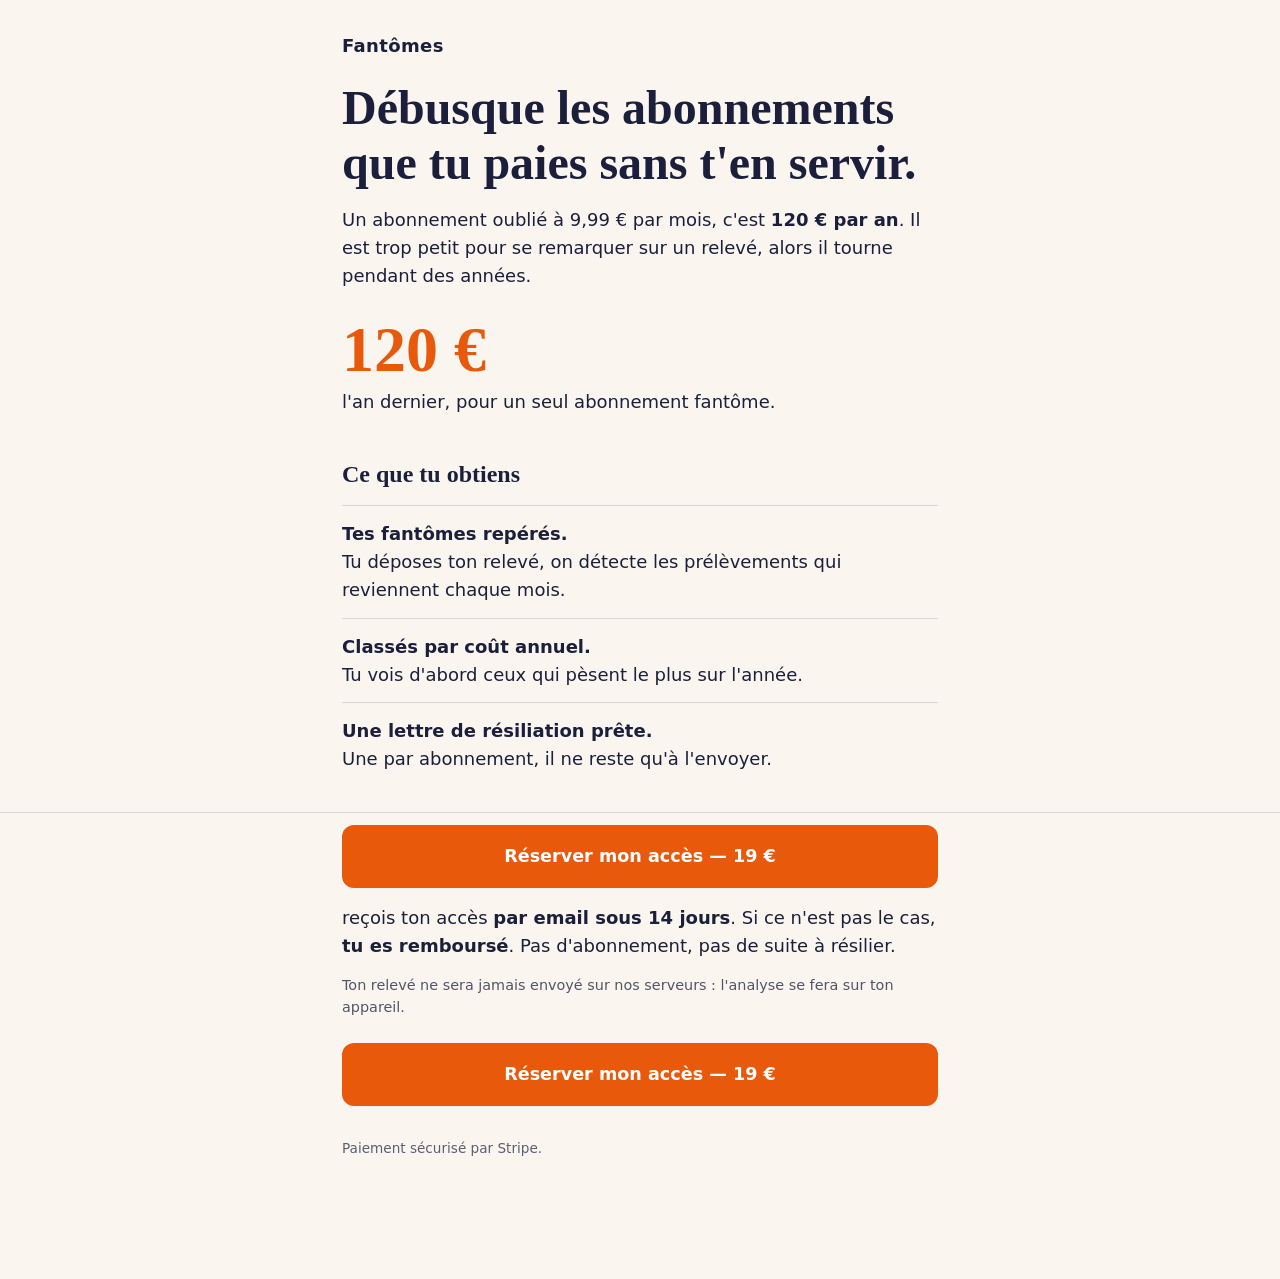
==== index.html @ 575707b3 "Rename FANTÔME to index.html" ====
<!DOCTYPE html>
<html lang="fr">
<head>
<meta charset="utf-8">
<meta name="viewport" content="width=device-width, initial-scale=1">
<title>Fantômes — Débusque les abonnements que tu paies sans t'en servir</title>
<meta name="description" content="Dépose ton relevé, on repère les prélèvements oubliés et on écrit les lettres de résiliation. Accès anticipé : 19 € une fois, remboursé si non livré.">
<meta property="og:title" content="Fantômes — Débusque les abonnements que tu paies sans t'en servir">
<meta property="og:description" content="Accès anticipé : 19 € une fois, remboursé si non livré.">
<meta property="og:type" content="website">
<style>
:root{--nuit:#1B1F3B;--orange:#E8590C;--creme:#FAF6EF}
*{box-sizing:border-box;margin:0}
body{background:var(--creme);color:var(--nuit);font-family:system-ui,-apple-system,"Segoe UI",sans-serif;font-size:18px;line-height:1.55;padding-bottom:96px}
main{max-width:640px;margin:0 auto;padding:32px 22px}
h1,h2,.gros{font-family:Georgia,"Times New Roman",serif}
h1{font-size:2.2rem;line-height:1.15;margin:20px 0 16px}
h2{font-size:1.5rem;margin:40px 0 12px}
.gros{font-size:4rem;line-height:1;color:var(--orange);font-weight:700}
.marque{font-weight:700;letter-spacing:.02em}
.bouton{display:block;background:var(--orange);color:#fff;text-align:center;text-decoration:none;font-weight:700;font-size:1.1rem;padding:18px 20px;border-radius:12px}
ul{padding-left:0;list-style:none}
li{padding:14px 0;border-top:1px solid rgba(27,31,59,.15)}
li strong{display:block}
.petit{font-size:.9rem;opacity:.75;margin-top:14px}
.barre{position:fixed;left:0;right:0;bottom:0;background:var(--creme);padding:12px 22px calc(12px + env(safe-area-inset-bottom));border-top:1px solid rgba(27,31,59,.15)}
.barre .bouton{max-width:596px;margin:0 auto}
footer{max-width:640px;margin:0 auto;padding:0 22px 24px;font-size:.85rem;opacity:.7}
@media(min-width:700px){h1{font-size:3rem}}
</style>
</head>
<body>
<main>
<p class="marque">Fantômes</p>
<h1>Débusque les abonnements que tu paies sans t'en servir.</h1>
<p>Un abonnement oublié à 9,99 € par mois, c'est <strong>120 € par an</strong>. Il est trop petit pour se remarquer sur un relevé, alors il tourne pendant des années.</p>
<p class="gros" style="margin:28px 0 6px">120 €</p>
<p>l'an dernier, pour un seul abonnement fantôme.</p>

<h2>Ce que tu obtiens</h2>
<ul>
<li><strong>Tes fantômes repérés.</strong>Tu déposes ton relevé, on détecte les prélèvements qui reviennent chaque mois.</li>
<li><strong>Classés par coût annuel.</strong>Tu vois d'abord ceux qui pèsent le plus sur l'année.</li>
<li><strong>Une lettre de résiliation prête.</strong>Une par abonnement, il ne reste qu'à l'envoyer.</li>
</ul>

<h2>Accès anticipé : 19 € une fois</h2>
<p>Fantômes est en construction. En prenant l'accès anticipé, tu reçois ton accès <strong>par email sous 14 jours</strong>. Si ce n'est pas le cas, <strong>tu es remboursé</strong>. Pas d'abonnement, pas de suite à résilier.</p>
<p class="petit">Ton relevé ne sera jamais envoyé sur nos serveurs : l'analyse se fera sur ton appareil.</p>
<p style="margin-top:24px"><a class="bouton" href="https://buy.stripe.com/test_14AbJ06RH4Da3PDavF4Ni00">Réserver mon accès — 19 €</a></p>
</main>
<footer>Paiement sécurisé par Stripe.</footer>
<div class="barre"><a class="bouton" href="https://buy.stripe.com/test_14AbJ06RH4Da3PDavF4Ni00">Réserver mon accès — 19 €</a></div>
</body>
</html>
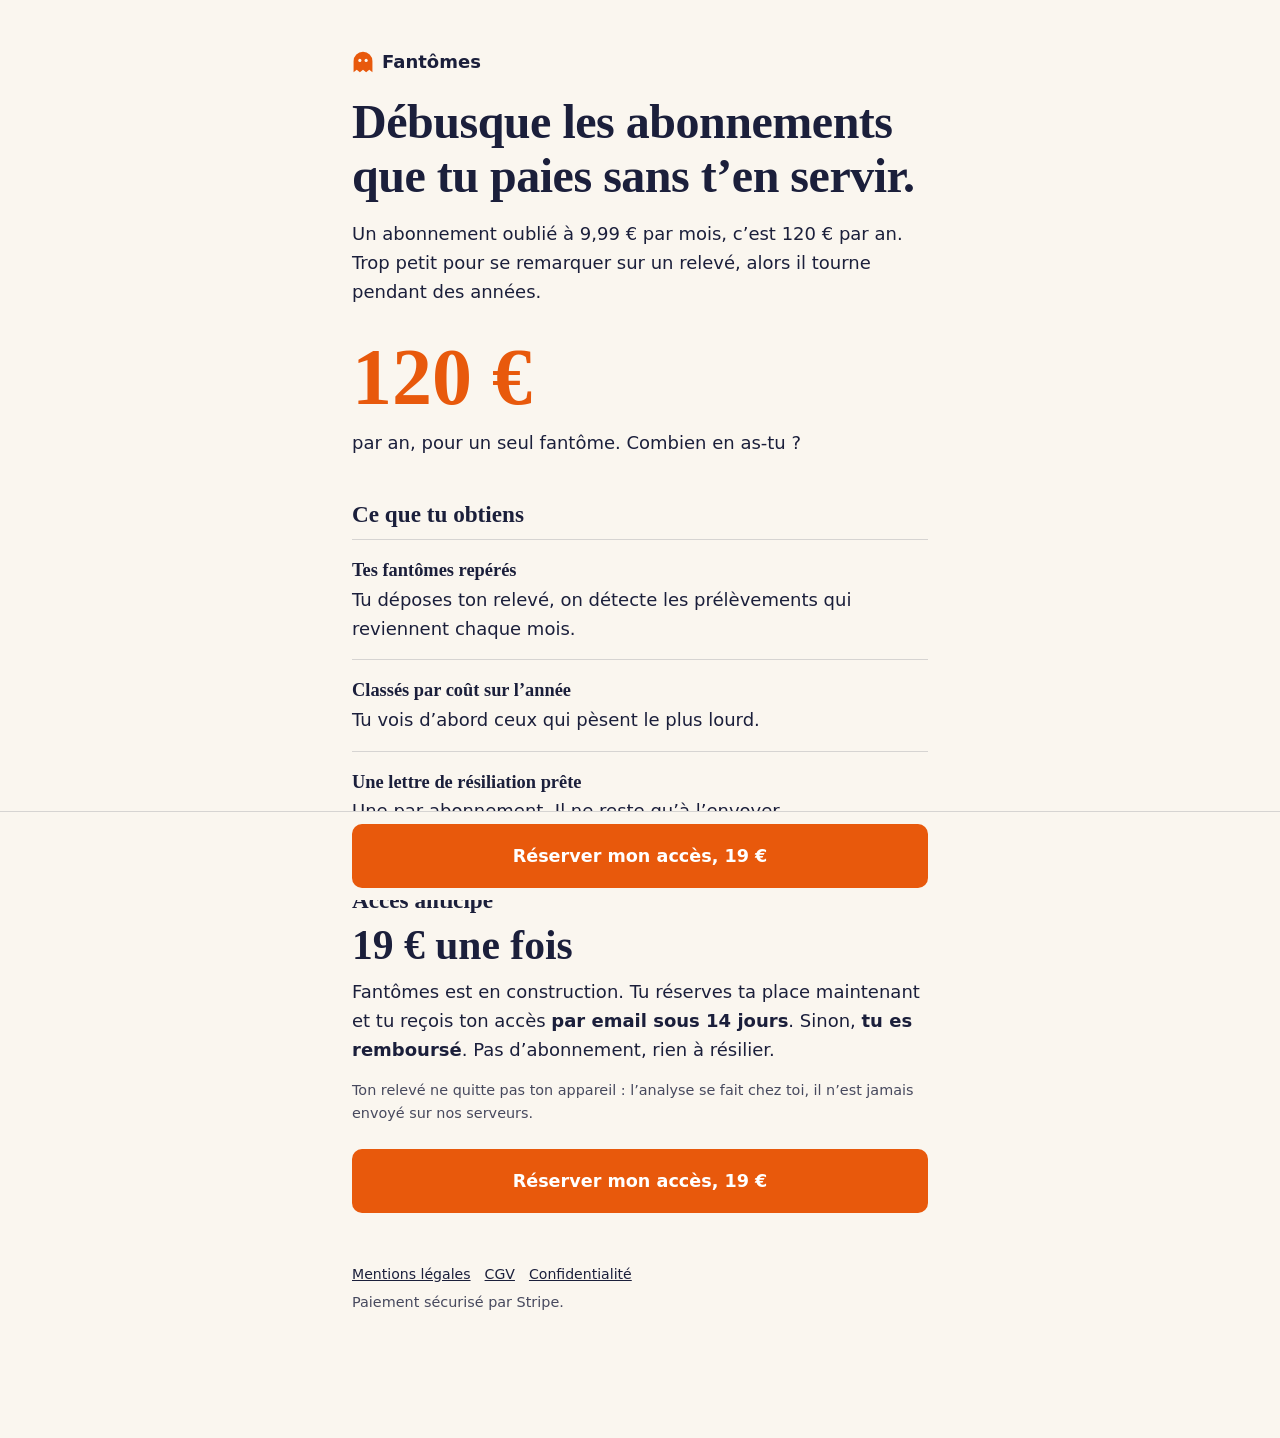
==== commit 76a64777: "Add files via upload" ====
--- a/index.html
+++ b/index.html
@@ -1,55 +1,25 @@
 <!DOCTYPE html>
-<html lang="fr">
-<head>
-<meta charset="utf-8">
+<html lang="fr"><head><meta charset="utf-8">
 <meta name="viewport" content="width=device-width, initial-scale=1">
-<title>Fantômes — Débusque les abonnements que tu paies sans t'en servir</title>
-<meta name="description" content="Dépose ton relevé, on repère les prélèvements oubliés et on écrit les lettres de résiliation. Accès anticipé : 19 € une fois, remboursé si non livré.">
-<meta property="og:title" content="Fantômes — Débusque les abonnements que tu paies sans t'en servir">
-<meta property="og:description" content="Accès anticipé : 19 € une fois, remboursé si non livré.">
-<meta property="og:type" content="website">
-<style>
-:root{--nuit:#1B1F3B;--orange:#E8590C;--creme:#FAF6EF}
-*{box-sizing:border-box;margin:0}
-body{background:var(--creme);color:var(--nuit);font-family:system-ui,-apple-system,"Segoe UI",sans-serif;font-size:18px;line-height:1.55;padding-bottom:96px}
-main{max-width:640px;margin:0 auto;padding:32px 22px}
-h1,h2,.gros{font-family:Georgia,"Times New Roman",serif}
-h1{font-size:2.2rem;line-height:1.15;margin:20px 0 16px}
-h2{font-size:1.5rem;margin:40px 0 12px}
-.gros{font-size:4rem;line-height:1;color:var(--orange);font-weight:700}
-.marque{font-weight:700;letter-spacing:.02em}
-.bouton{display:block;background:var(--orange);color:#fff;text-align:center;text-decoration:none;font-weight:700;font-size:1.1rem;padding:18px 20px;border-radius:12px}
-ul{padding-left:0;list-style:none}
-li{padding:14px 0;border-top:1px solid rgba(27,31,59,.15)}
-li strong{display:block}
-.petit{font-size:.9rem;opacity:.75;margin-top:14px}
-.barre{position:fixed;left:0;right:0;bottom:0;background:var(--creme);padding:12px 22px calc(12px + env(safe-area-inset-bottom));border-top:1px solid rgba(27,31,59,.15)}
-.barre .bouton{max-width:596px;margin:0 auto}
-footer{max-width:640px;margin:0 auto;padding:0 22px 24px;font-size:.85rem;opacity:.7}
-@media(min-width:700px){h1{font-size:3rem}}
-</style>
-</head>
-<body>
-<main>
-<p class="marque">Fantômes</p>
-<h1>Débusque les abonnements que tu paies sans t'en servir.</h1>
-<p>Un abonnement oublié à 9,99 € par mois, c'est <strong>120 € par an</strong>. Il est trop petit pour se remarquer sur un relevé, alors il tourne pendant des années.</p>
-<p class="gros" style="margin:28px 0 6px">120 €</p>
-<p>l'an dernier, pour un seul abonnement fantôme.</p>
-
+<title>Fantômes — Débusque les abonnements que tu paies sans t’en servir</title><meta name="description" content="Dépose ton relevé, on repère les prélèvements oubliés et on écrit les lettres de résiliation. Accès anticipé : 19 € une fois, remboursé si non livré.">
+<link rel="icon" href="data:image/svg+xml,%3Csvg xmlns='http://www.w3.org/2000/svg' viewBox='0 0 28 30'%3E%3Cpath fill='%23E8590C' d='M2 28V14a12 12 0 0 1 24 0v14l-4-3.2-4 3.2-4-3.2-4 3.2-4-3.2z'/%3E%3C/svg%3E"><link rel="stylesheet" href="/style.css">
+<meta property="og:title" content="Fantômes — Débusque les abonnements que tu paies sans t’en servir"><meta property="og:description" content="Accès anticipé : 19 € une fois, remboursé si non livré."><meta property="og:type" content="website"><meta property="og:locale" content="fr_FR"><meta property="og:url" content="https://fant-me-kappa.vercel.app/"><meta property="og:image" content="https://fant-me-kappa.vercel.app/og.png"><meta name="twitter:card" content="summary_large_image"><script defer src="/_vercel/insights/script.js"></script></head>
+<body class="avec-barre"><main>
+<a class="marque" href="/"><svg class="f" viewBox="0 0 28 30" width="22" height="24" aria-hidden="true"><path fill="#E8590C" d="M2 28V14a12 12 0 0 1 24 0v14l-4-3.2-4 3.2-4-3.2-4 3.2-4-3.2z"/><circle cx="10" cy="13" r="2" fill="#FAF6EF"/><circle cx="18" cy="13" r="2" fill="#FAF6EF"/></svg> Fantômes</a>
+<h1>Débusque les abonnements que tu paies sans t’en servir.</h1>
+<p>Un abonnement oublié à 9,99 € par mois, c’est 120 € par an. Trop petit pour se remarquer sur un relevé, alors il tourne pendant des années.</p>
+<p class="gros">120 €</p>
+<p>par an, pour un seul fantôme. Combien en as-tu ?</p>
 <h2>Ce que tu obtiens</h2>
-<ul>
-<li><strong>Tes fantômes repérés.</strong>Tu déposes ton relevé, on détecte les prélèvements qui reviennent chaque mois.</li>
-<li><strong>Classés par coût annuel.</strong>Tu vois d'abord ceux qui pèsent le plus sur l'année.</li>
-<li><strong>Une lettre de résiliation prête.</strong>Une par abonnement, il ne reste qu'à l'envoyer.</li>
+<ul class="liste">
+<li><strong>Tes fantômes repérés</strong>Tu déposes ton relevé, on détecte les prélèvements qui reviennent chaque mois.</li>
+<li><strong>Classés par coût sur l’année</strong>Tu vois d’abord ceux qui pèsent le plus lourd.</li>
+<li><strong>Une lettre de résiliation prête</strong>Une par abonnement. Il ne reste qu’à l’envoyer.</li>
 </ul>
-
-<h2>Accès anticipé : 19 € une fois</h2>
-<p>Fantômes est en construction. En prenant l'accès anticipé, tu reçois ton accès <strong>par email sous 14 jours</strong>. Si ce n'est pas le cas, <strong>tu es remboursé</strong>. Pas d'abonnement, pas de suite à résilier.</p>
-<p class="petit">Ton relevé ne sera jamais envoyé sur nos serveurs : l'analyse se fera sur ton appareil.</p>
-<p style="margin-top:24px"><a class="bouton" href="https://buy.stripe.com/test_14AbJ06RH4Da3PDavF4Ni00">Réserver mon accès — 19 €</a></p>
-</main>
-<footer>Paiement sécurisé par Stripe.</footer>
-<div class="barre"><a class="bouton" href="https://buy.stripe.com/test_14AbJ06RH4Da3PDavF4Ni00">Réserver mon accès — 19 €</a></div>
-</body>
-</html>
+<h2>Accès anticipé</h2>
+<p class="prix">19 € une fois</p>
+<p>Fantômes est en construction. Tu réserves ta place maintenant et tu reçois ton accès <strong>par email sous 14 jours</strong>. Sinon, <strong>tu es remboursé</strong>. Pas d’abonnement, rien à résilier.</p>
+<p class="petit" style="margin-top:14px">Ton relevé ne quitte pas ton appareil : l’analyse se fait chez toi, il n’est jamais envoyé sur nos serveurs.</p>
+<p style="margin-top:24px"><a class="bouton" href="https://buy.stripe.com/test_14AbJ06RH4Da3PDavF4Ni00">Réserver mon accès, 19 €</a></p>
+</main><footer><a href="/mentions.html">Mentions légales</a><a href="/cgv.html">CGV</a><a href="/confidentialite.html">Confidentialité</a><p class="petit">Paiement sécurisé par Stripe.</p></footer>
+<div class="barre"><a class="bouton" href="https://buy.stripe.com/test_14AbJ06RH4Da3PDavF4Ni00">Réserver mon accès, 19 €</a></div></body></html>
--- a/style.css
+++ b/style.css
@@ -0,0 +1,30 @@
+:root{--nuit:#1B1F3B;--orange:#E8590C;--creme:#FAF6EF;--trait:rgba(27,31,59,.16)}
+*{box-sizing:border-box;margin:0}
+html{-webkit-text-size-adjust:100%}
+body{background:var(--creme);color:var(--nuit);font:18px/1.6 system-ui,-apple-system,"Segoe UI",Roboto,sans-serif}
+body.avec-barre{padding-bottom:96px}
+main{max-width:620px;margin:0 auto;padding:28px 22px 8px}
+h1,h2,.gros{font-family:Georgia,"Times New Roman",serif;font-weight:700}
+h1{font-size:2.15rem;line-height:1.12;margin:18px 0 18px;letter-spacing:-.01em}
+h2{font-size:1.45rem;line-height:1.2;margin:44px 0 10px}
+p+p{margin-top:12px}
+.marque{display:flex;align-items:center;gap:8px;font-weight:700;text-decoration:none;color:inherit}
+.gros{font-size:5rem;line-height:1;color:var(--orange);margin:30px 0 4px}
+.bouton{display:block;background:var(--orange);color:#fff;text-align:center;text-decoration:none;font-weight:700;font-size:1.1rem;padding:18px 20px;border-radius:10px;min-height:56px}
+.bouton:hover{background:#c94a06}
+a:focus-visible,.bouton:focus-visible{outline:3px solid var(--nuit);outline-offset:3px}
+ul.liste{list-style:none;padding:0}
+ul.liste li{padding:16px 0;border-top:1px solid var(--trait)}
+ul.liste li:last-child{border-bottom:1px solid var(--trait)}
+ul.liste strong{display:block;font-family:Georgia,serif;font-size:1.15rem}
+.prix{font-family:Georgia,serif;font-size:2.6rem;font-weight:700;line-height:1;margin:6px 0 10px}
+.petit{font-size:.9rem;opacity:.8}
+.barre{position:fixed;left:0;right:0;bottom:0;background:var(--creme);padding:12px 22px calc(12px + env(safe-area-inset-bottom));border-top:1px solid var(--trait)}
+.barre .bouton{max-width:576px;margin:0 auto}
+footer{max-width:620px;margin:0 auto;padding:36px 22px 28px;font-size:.88rem}
+footer a{color:inherit;margin-right:14px;display:inline-block;padding:6px 0}
+.legal h1{font-size:1.8rem}
+.legal h2{font-size:1.15rem;margin-top:28px}
+.champ{background:#FFE9D6;padding:0 4px;border-radius:3px}
+.centre{text-align:center;padding-top:14vh}
+@media(min-width:700px){h1{font-size:3rem}main{padding-top:48px}}
